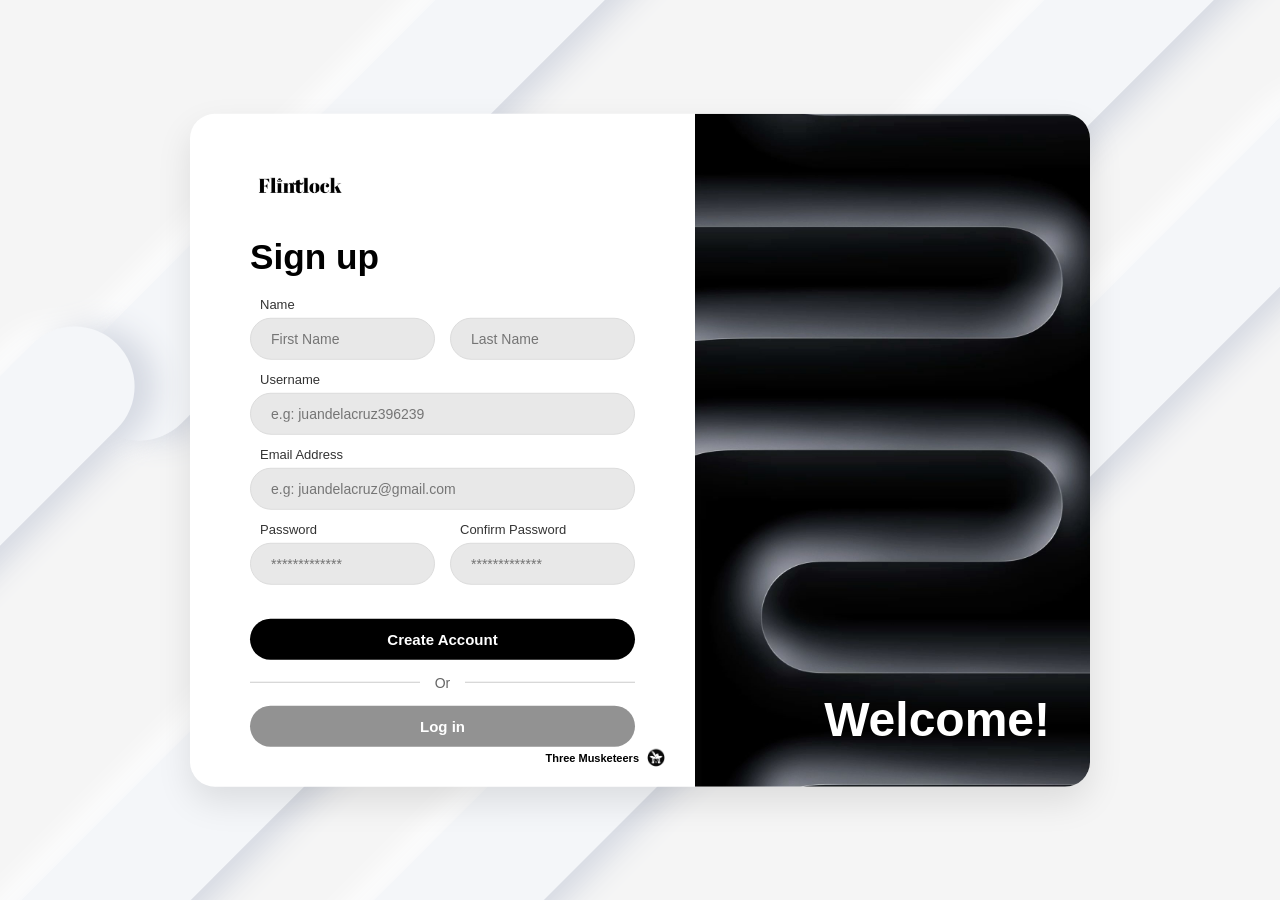
==== signup/index.html @ 0c7adaf7 "Implemented Side navigation and security page Co-authored-by: Copilot <copilot@github.com>" ====
<!DOCTYPE html>
<html lang="en">
<head>
    <meta charset="UTF-8">
    <meta name="viewport" content="width=device-width, initial-scale=1.0">
    <title>Sign Up - Flintlock</title>
    
    <link rel="stylesheet" href="/signup/signup.css">
</head>
<body>

    <!-- Background Container -->
    <div class="background-container">
        <div class="pill pill-1"></div>
        <div class="pill pill-2"></div>
        <div class="pill pill-3"></div>
        <div class="pill pill-4"></div>
        <div class="pill pill-5"></div>
        <div class="pill pill-6"></div>
    </div>

    <!-- Main Sign-up Card -->
    <div class="login-card">
        <!-- Left Side: Sign-up Form -->
        <div class="login-left">
            <img src="../assets/login-images/logo-name.png" alt="Flintlock Logo" class="brand-logo">
            <h1 class="login-title">Sign up</h1>
            
            <form action="#" method="POST">
                <!-- Name Row -->
                <div class="input-label">Name</div>
                <div class="input-row">
                    <input type="text" placeholder="First Name" class="standard-input" required>
                    <input type="text" placeholder="Last Name" class="standard-input" required>
                </div>

                <!-- Username Row -->
                <div class="input-label">Username</div>
                <div class="input-group signup-group">
                    <input type="text" placeholder="e.g: juandelacruz396239" required>
                </div>

                <!-- Email Row -->
                <div class="input-label">Email Address</div>
                <div class="input-group signup-group">
                    <input type="email" placeholder="e.g: juandelacruz@gmail.com" required>
                </div>

                <!-- Passwords Row -->
                <div class="input-row-labels">
                    <div class="input-label">Password</div>
                    <div class="input-label">Confirm Password</div>
                </div>
                <div class="input-row">
                    <div class="input-group signup-group">
                        <input type="password" placeholder="*************" required>
                    </div>
                    <div class="input-group signup-group">
                        <input type="password" placeholder="*************" required>
                    </div>
                </div>

                <!-- Action Buttons -->
                <button type="submit" class="btn-login">Create Account</button>
                
                <div class="divider">
                    <span>Or</span>
                </div>
                
                <!-- Link back to the Login page -->
                <button type="button" class="btn-signup" onclick="window.location.href='../login/index.html'">Log in</button>
            </form>

            <!-- Bottom Right Signature -->
            <div class="team-signature">
                <span>Three Musketeers</span>
                <img src="../assets/login-images/logo.png" alt="Team Icon">
            </div>
        </div>

        <!-- Right Side: Image and Welcome Text -->
        <div class="login-right">
            <h2>Welcome!</h2>
        </div>
    </div>

</body>
</html>
---- signup/signup.css ----
/* CSS Variables for easy color adjustments */
:root {
    --bg-color: #f4f6f9;       /* Soft off-white background */
    --shadow-light: #ffffff;   /* Pure white for the highlight */
    --shadow-dark: #d5d9e2;    /* Soft gray for the shadow */
}

body, html {
    margin: 0;
    padding: 0;
    width: 100%;
    height: 100%;
    body { background-color: whitesmoke; }
    overflow-x: hidden; /* Prevent horizontal scrolling */
    font-family: sans-serif;
}

/* Container to hold the background elements */
.background-container {
    position: fixed;
    top: 0;
    left: 0;
    width: 100vw;
    height: 100vh;
    z-index: -1; /* Keeps the background behind your content */
    overflow: hidden;
}

/* Base styling for all pill shapes */
.pill {
    position: absolute;
    background: var(--bg-color);
    border-radius: 100px; /* Gives the rounded "pill" ends */
    transform: rotate(-45deg); /* Angles the shapes */
    
    /* The Neumorphic Magic: Combining a dark shadow and a light highlight */
    box-shadow: 
        15px 15px 30px var(--shadow-dark),
        -15px -15px 30px var(--shadow-light);
}

/* --- Positioning and Sizing --- */

/* Top Right Shapes */
.pill-1 {
    width: 120vw;
    height: 120px;
    top: -20%;
    right: -10%;
}

.pill-2 {
    width: 80vw;
    height: 120px;
    top: 5%;
    right: -20%;
}

.pill-3 {
    width: 50vw;
    height: 120px;
    top: 30%;
    right: -15%;
}

/* Bottom Left Shapes */
.pill-4 {
    width: 100vw;
    height: 120px;
    bottom: -15%;
    left: -20%;
}

.pill-5 {
    width: 70vw;
    height: 120px;
    bottom: 10%;
    left: -15%;
}

.pill-6 {
    width: 40vw;
    height: 120px;
    bottom: 35%;
    left: -25%;
}

/* Make sures that the content container sits on top */
.content {
    position: relative;
    z-index: 1;
    padding: 2rem;
}

/* --- Main Container --- */
.login-card {
    display: flex;
    width: 900px;
    max-width: 95%;
    min-height: 600px; /* Slightly taller to fit the extra sign-up fields */
    background-color: #ffffff;
    border-radius: 25px;
    box-shadow: 0 15px 35px rgba(0, 0, 0, 0.1);
    overflow: hidden;
    
    /* Center the card */
    position: absolute;
    top: 50%;
    left: 50%;
    transform: translate(-50%, -50%);
    z-index: 10;
}

/* --- Left Side (Form) --- */
.login-left {
    flex: 1.1;
    padding: 40px 60px;
    display: flex;
    flex-direction: column;
    position: relative;
    box-sizing: border-box;
}

.brand-logo {
    width: 100px;
    margin-bottom: 20px;
}

.login-title {
    font-size: 2.2rem;
    font-weight: 800;
    margin: 0 0 20px 0;
    color: #000;
}

/* --- Sign Up Specific Input Styles --- */
.input-label {
    font-size: 13px;
    color: #333;
    margin-bottom: 6px;
    margin-left: 10px;
    font-weight: 500;
}

.input-row {
    display: flex;
    gap: 15px;
    margin-bottom: 12px;
}

.input-row-labels {
    display: flex;
    gap: 15px;
}

.input-row-labels .input-label {
    flex: 1;
}

/* For inputs without left-side icons (Name) */
.standard-input {
    flex: 1;
    padding: 12px 20px;
    background-color: #e8e8e8;
    border: 1px solid #dcdcdc;
    border-radius: 30px;
    font-size: 14px;
    outline: none;
    transition: border-color 0.3s ease;
    box-sizing: border-box;
    width: 100%;
}

.standard-input:focus {
    border-color: #888;
}

/* For inputs that might have right-side icons (Username, Email, Passwords) */
.input-group {
    position: relative;
}

.signup-group {
    margin-bottom: 12px;
    flex: 1;
}

.signup-group input {
    width: 100%;
    padding: 12px 40px 12px 20px; /* Padding on right for the eye icon */
    background-color: #e8e8e8;
    border: 1px solid #dcdcdc;
    border-radius: 30px;
    box-sizing: border-box;
    font-size: 14px;
    outline: none;
    transition: border-color 0.3s ease;
}

.signup-group input:focus {
    border-color: #888;
}

.signup-group .icon-right {
    position: absolute;
    right: 15px;
    top: 50%;
    transform: translateY(-50%);
    font-size: 14px;
    opacity: 0.5;
    cursor: pointer;
}

/* --- Buttons --- */
.btn-login {
    width: 100%;
    padding: 12px;
    background-color: #000000;
    color: #ffffff;
    border: none;
    border-radius: 30px;
    font-size: 15px;
    font-weight: bold;
    cursor: pointer;
    margin-top: 10px;
    transition: background-color 0.3s;
}

.btn-login:hover {
    background-color: #333333;
}

.divider {
    display: flex;
    align-items: center;
    text-align: center;
    margin: 15px 0;
    color: #666;
    font-size: 14px;
}

.divider::before,
.divider::after {
    content: '';
    flex: 1;
    border-bottom: 1px solid #ccc;
}

.divider span {
    padding: 0 15px;
}

.btn-signup {
    width: 100%;
    padding: 12px;
    background-color: #929292;
    color: #ffffff;
    border: none;
    border-radius: 30px;
    font-size: 15px;
    font-weight: bold;
    cursor: pointer;
    transition: background-color 0.3s;
}

.btn-signup:hover {
    background-color: #7a7a7a;
}

/* --- Signature --- */
.team-signature {
    position: absolute;
    bottom: 20px;
    right: 30px;
    display: flex;
    align-items: center;
    gap: 8px;
    font-size: 11px;
    font-weight: bold;
    color: #000;
}

.team-signature img {
    width: 18px;
    height: auto;
}

/* --- Right Side (Image) --- */
.login-right {
    flex: 0.9;
    background-image: url('../assets/login-images/login-sidepicture.jpg'); 
    background-size: cover;
    background-position: center;
    position: relative;
    display: flex;
    align-items: flex-end;
    justify-content: flex-end;
    padding: 40px;
}

.login-right h2 {
    color: #ffffff;
    font-size: 3rem;
    margin: 0;
    font-weight: 800;
}
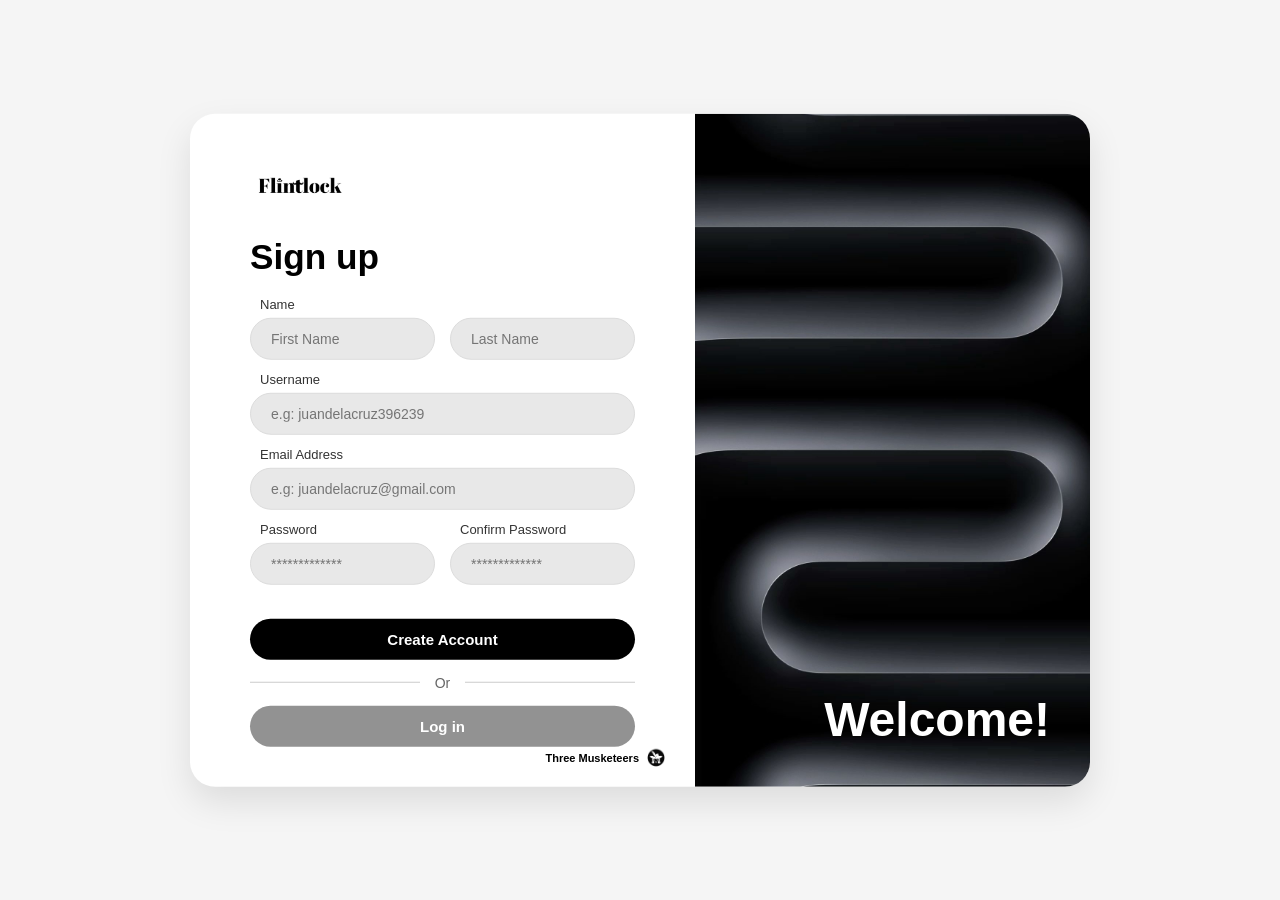
==== commit 7cc8ac01: "Add welcome message functionality and profile toast notifications - Implemented a welcome message th" ====
--- a/signup/index.html
+++ b/signup/index.html
@@ -5,7 +5,7 @@
     <meta name="viewport" content="width=device-width, initial-scale=1.0">
     <title>Sign Up - Flintlock</title>
     
-    <link rel="stylesheet" href="/signup/signup.css">
+    <link rel="stylesheet" href="signup.css">
 </head>
 <body>
 
@@ -26,24 +26,24 @@
             <img src="../assets/login-images/logo-name.png" alt="Flintlock Logo" class="brand-logo">
             <h1 class="login-title">Sign up</h1>
             
-            <form action="#" method="POST">
+            <form id="signupForm" action="#" method="POST">
                 <!-- Name Row -->
                 <div class="input-label">Name</div>
                 <div class="input-row">
-                    <input type="text" placeholder="First Name" class="standard-input" required>
-                    <input type="text" placeholder="Last Name" class="standard-input" required>
+                    <input type="text" id="firstName" name="firstName" placeholder="First Name" class="standard-input" required>
+                    <input type="text" id="lastName" name="lastName" placeholder="Last Name" class="standard-input" required>
                 </div>
 
                 <!-- Username Row -->
                 <div class="input-label">Username</div>
                 <div class="input-group signup-group">
-                    <input type="text" placeholder="e.g: juandelacruz396239" required>
+                    <input type="text" id="username" name="username" placeholder="e.g: juandelacruz396239" required>
                 </div>
 
                 <!-- Email Row -->
                 <div class="input-label">Email Address</div>
                 <div class="input-group signup-group">
-                    <input type="email" placeholder="e.g: juandelacruz@gmail.com" required>
+                    <input type="email" id="email" name="email" placeholder="e.g: juandelacruz@gmail.com" required>
                 </div>
 
                 <!-- Passwords Row -->
@@ -53,10 +53,10 @@
                 </div>
                 <div class="input-row">
                     <div class="input-group signup-group">
-                        <input type="password" placeholder="*************" required>
+                        <input type="password" id="password" name="password" placeholder="*************" required>
                     </div>
                     <div class="input-group signup-group">
-                        <input type="password" placeholder="*************" required>
+                        <input type="password" id="confirmPassword" name="confirmPassword" placeholder="*************" required>
                     </div>
                 </div>
 
@@ -84,5 +84,52 @@
         </div>
     </div>
 
+<script>
+    document.getElementById('signupForm').addEventListener('submit', async function(event) {
+        event.preventDefault();
+
+        const firstName = document.getElementById('firstName').value.trim();
+        const lastName = document.getElementById('lastName').value.trim();
+        const username = document.getElementById('username').value.trim();
+        const email = document.getElementById('email').value.trim();
+        const password = document.getElementById('password').value.trim();
+        const confirmPassword = document.getElementById('confirmPassword').value.trim();
+
+        if (password !== confirmPassword) {
+            alert('Passwords do not match.');
+            return;
+        }
+
+        const formData =
+            'firstName=' + encodeURIComponent(firstName) +
+            '&lastName=' + encodeURIComponent(lastName) +
+            '&username=' + encodeURIComponent(username) +
+            '&email=' + encodeURIComponent(email) +
+            '&password=' + encodeURIComponent(password) +
+            '&confirmPassword=' + encodeURIComponent(confirmPassword);
+
+        try {
+            const response = await fetch('http://localhost:8080/signup', {
+                method: 'POST',
+                headers: {
+                    'Content-Type': 'application/x-www-form-urlencoded'
+                },
+                body: formData
+            });
+
+            const data = await response.json();
+            if (!response.ok || !data.success) {
+                alert(data.message || 'Unable to create account.');
+                return;
+            }
+
+            alert('Account created successfully! You can now log in.');
+            window.location.href = '../login/index.html';
+        } catch (error) {
+            console.error('Signup error:', error);
+            alert('Unable to sign up. Please check if the server is running.');
+        }
+    });
+</script>
 </body>
 </html>
--- a/signup/signup.css
+++ b/signup/signup.css
@@ -11,7 +11,7 @@
     padding: 0;
     width: 100%;
     height: 100%;
-    body { background-color: whitesmoke; }
+    background-color: whitesmoke;
     overflow-x: hidden; /* Prevent horizontal scrolling */
     font-family: sans-serif;
 }
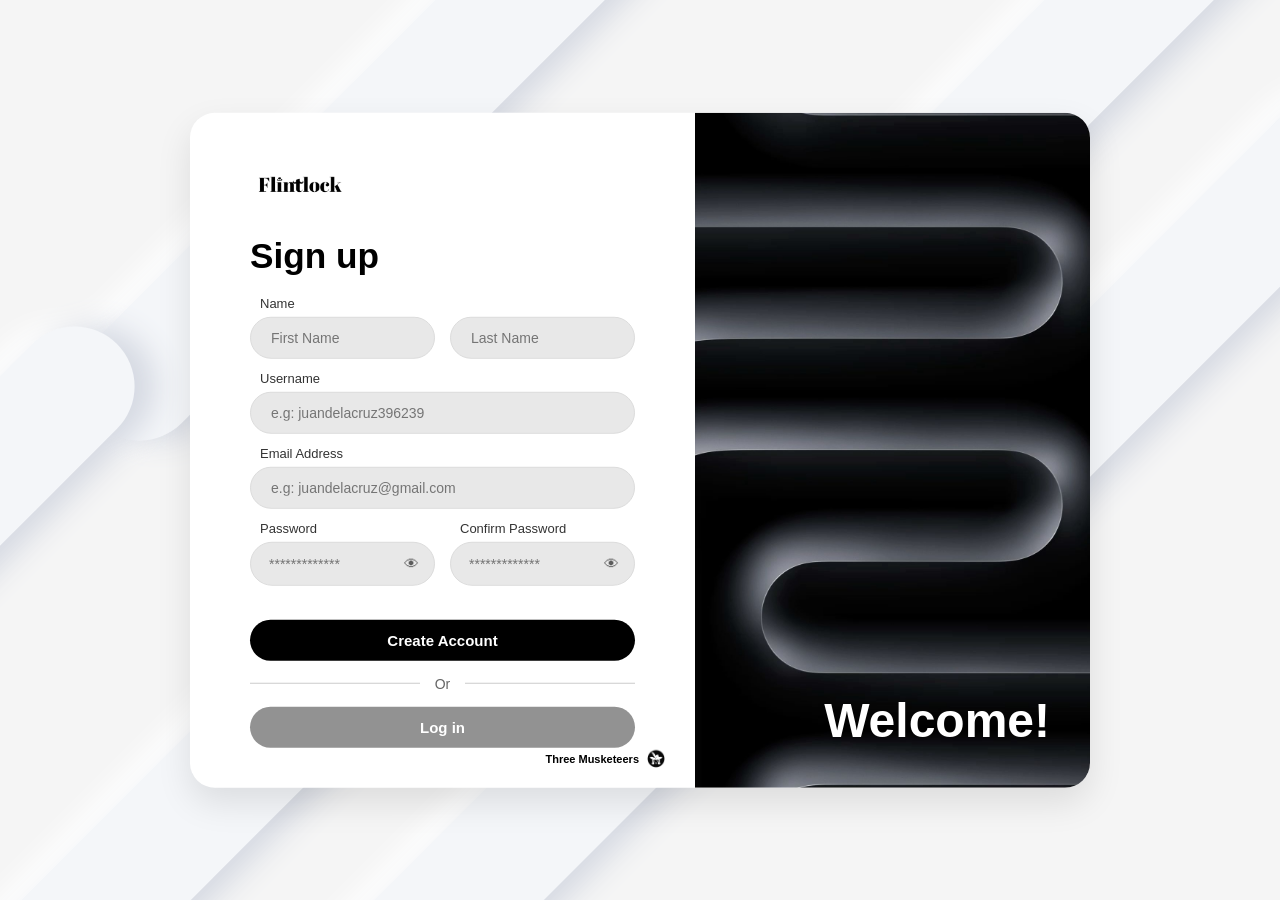
==== commit e9583333: "Implement password visibility toggle in signup form" ====
--- a/signup/index.html
+++ b/signup/index.html
@@ -5,7 +5,7 @@
     <meta name="viewport" content="width=device-width, initial-scale=1.0">
     <title>Sign Up - Flintlock</title>
     
-    <link rel="stylesheet" href="signup.css">
+    <link rel="stylesheet" href="signup.css?v=1">
 </head>
 <body>
 
@@ -52,11 +52,13 @@
                     <div class="input-label">Confirm Password</div>
                 </div>
                 <div class="input-row">
-                    <div class="input-group signup-group">
-                        <input type="password" id="password" name="password" placeholder="*************" required>
+                    <div class="input-group signup-group has-password-toggle">
+                        <input type="password" id="password" name="password" placeholder="*************" required autocomplete="new-password">
+                        <button type="button" class="password-toggle" id="passwordToggle" aria-label="Show password" aria-pressed="false">👁</button>
                     </div>
-                    <div class="input-group signup-group">
-                        <input type="password" id="confirmPassword" name="confirmPassword" placeholder="*************" required>
+                    <div class="input-group signup-group has-password-toggle">
+                        <input type="password" id="confirmPassword" name="confirmPassword" placeholder="*************" required autocomplete="new-password">
+                        <button type="button" class="password-toggle" id="confirmPasswordToggle" aria-label="Show confirm password" aria-pressed="false">👁</button>
                     </div>
                 </div>
 
@@ -85,41 +87,76 @@
     </div>
 
 <script>
-    document.getElementById('signupForm').addEventListener('submit', async function(event) {
+    const USERS_API = new URL('../api/users.php', window.location.href).href;
+
+    function wirePasswordToggle(buttonId, inputId) {
+        const btn = document.getElementById(buttonId);
+        const input = document.getElementById(inputId);
+        if (!btn || !input) {
+            return;
+        }
+        btn.addEventListener('click', function () {
+            const showPlain = input.type === 'password';
+            input.type = showPlain ? 'text' : 'password';
+            btn.setAttribute('aria-pressed', showPlain ? 'true' : 'false');
+            btn.setAttribute('aria-label', showPlain ? 'Hide password' : 'Show password');
+        });
+    }
+
+    wirePasswordToggle('passwordToggle', 'password');
+    wirePasswordToggle('confirmPasswordToggle', 'confirmPassword');
+
+    document.getElementById('signupForm').addEventListener('submit', async function (event) {
         event.preventDefault();
 
         const firstName = document.getElementById('firstName').value.trim();
         const lastName = document.getElementById('lastName').value.trim();
         const username = document.getElementById('username').value.trim();
         const email = document.getElementById('email').value.trim();
-        const password = document.getElementById('password').value.trim();
-        const confirmPassword = document.getElementById('confirmPassword').value.trim();
+        const password = document.getElementById('password').value;
+        const confirmPassword = document.getElementById('confirmPassword').value;
 
         if (password !== confirmPassword) {
             alert('Passwords do not match.');
             return;
         }
 
-        const formData =
-            'firstName=' + encodeURIComponent(firstName) +
-            '&lastName=' + encodeURIComponent(lastName) +
-            '&username=' + encodeURIComponent(username) +
-            '&email=' + encodeURIComponent(email) +
-            '&password=' + encodeURIComponent(password) +
-            '&confirmPassword=' + encodeURIComponent(confirmPassword);
+        const submitBtn = event.target.querySelector('button[type="submit"]');
+        if (submitBtn) {
+            submitBtn.disabled = true;
+        }
 
         try {
-            const response = await fetch('http://localhost:8080/signup', {
+            const response = await fetch(USERS_API, {
                 method: 'POST',
                 headers: {
-                    'Content-Type': 'application/x-www-form-urlencoded'
+                    'Content-Type': 'application/json'
                 },
-                body: formData
+                credentials: 'same-origin',
+                body: JSON.stringify({
+                    first_name: firstName,
+                    last_name: lastName,
+                    username: username,
+                    email: email,
+                    password: password
+                })
             });
 
-            const data = await response.json();
-            if (!response.ok || !data.success) {
-                alert(data.message || 'Unable to create account.');
+            const text = await response.text();
+            let data = {};
+            try {
+                data = text ? JSON.parse(text) : {};
+            } catch {
+                data = { error: text || 'Unexpected response from server.' };
+            }
+
+            if (!response.ok) {
+                alert(data.error || ('Unable to create account (HTTP ' + response.status + ').'));
+                return;
+            }
+
+            if (!data.user) {
+                alert('Unexpected response from server.');
                 return;
             }
 
@@ -127,7 +164,11 @@
             window.location.href = '../login/index.html';
         } catch (error) {
             console.error('Signup error:', error);
-            alert('Unable to sign up. Please check if the server is running.');
+            alert('Unable to sign up. Check that Apache and MySQL are running.');
+        } finally {
+            if (submitBtn) {
+                submitBtn.disabled = false;
+            }
         }
     });
 </script>
--- a/signup/signup.css
+++ b/signup/signup.css
@@ -23,7 +23,7 @@
     left: 0;
     width: 100vw;
     height: 100vh;
-    z-index: -1; /* Keeps the background behind your content */
+    z-index: 1; /* Keeps the background behind your content */
     overflow: hidden;
 }
 
@@ -179,16 +179,18 @@
 /* For inputs that might have right-side icons (Username, Email, Passwords) */
 .input-group {
     position: relative;
+    display: block;
 }
 
 .signup-group {
     margin-bottom: 12px;
     flex: 1;
+    min-width: 0;
 }
 
 .signup-group input {
     width: 100%;
-    padding: 12px 40px 12px 20px; /* Padding on right for the eye icon */
+    padding: 12px 20px;
     background-color: #e8e8e8;
     border: 1px solid #dcdcdc;
     border-radius: 30px;
@@ -196,6 +198,13 @@
     font-size: 14px;
     outline: none;
     transition: border-color 0.3s ease;
+    display: block;
+}
+
+.signup-group.has-password-toggle input {
+    height: 44px;
+    padding: 0 42px 0 18px;
+    line-height: 1.25;
 }
 
 .signup-group input:focus {
@@ -210,6 +219,37 @@
     font-size: 14px;
     opacity: 0.5;
     cursor: pointer;
+}
+
+.signup-group .password-toggle {
+    position: absolute;
+    right: 8px;
+    top: 50%;
+    transform: translateY(-50%);
+    margin: 0;
+    border: none;
+    background: transparent;
+    cursor: pointer;
+    font-size: 15px;
+    line-height: 1;
+    padding: 6px 8px;
+    opacity: 0.6;
+    border-radius: 8px;
+    z-index: 2;
+    width: auto;
+    height: auto;
+    box-sizing: border-box;
+    -webkit-appearance: none;
+    appearance: none;
+}
+
+.signup-group .password-toggle:hover {
+    opacity: 1;
+}
+
+.signup-group .password-toggle:focus-visible {
+    outline: 2px solid #888;
+    outline-offset: 2px;
 }
 
 /* --- Buttons --- */
